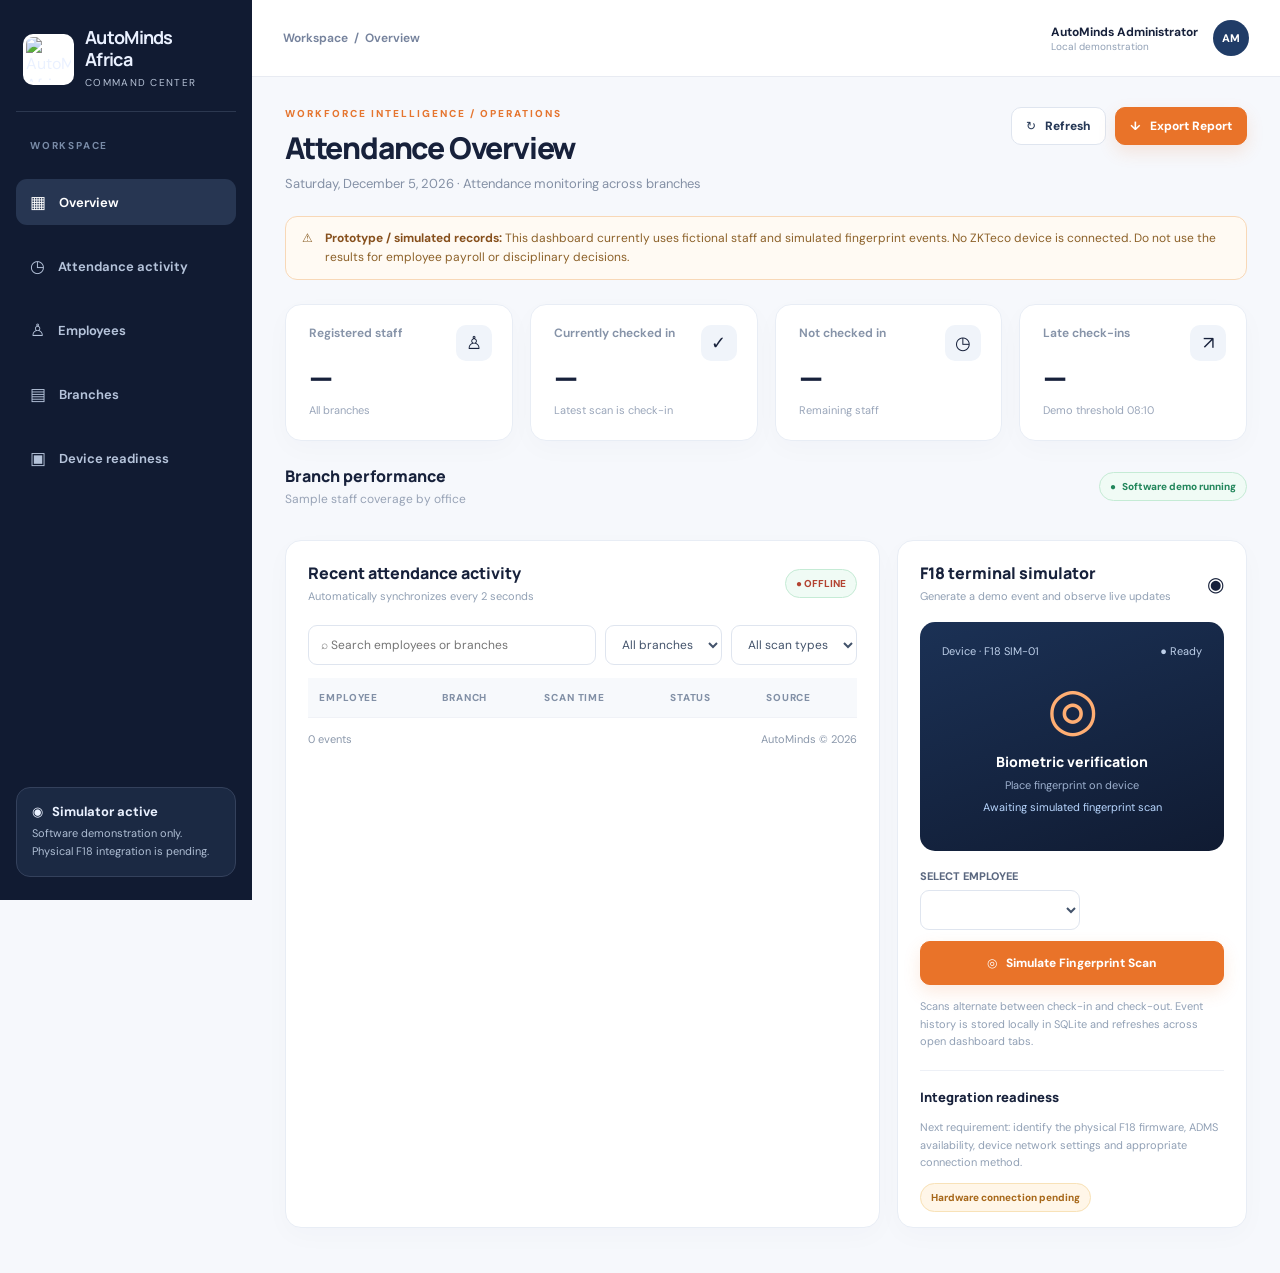
==== index.html @ dbbf2ab0 "Build branded live attendance demo with F18 simulator" ====
<!doctype html>
<html lang="en"><head><meta charset="utf-8"><meta name="viewport" content="width=device-width,initial-scale=1"><meta name="theme-color" content="#10182e"><title>AutoMinds Africa — Attendance Command Center</title>
<style>
@import url('https://fonts.googleapis.com/css2?family=DM+Sans:wght@400;500;600;700&family=Manrope:wght@400;500;600;700;800&display=swap');
:root{font-family:'DM Sans',Arial,sans-serif;color:#17213b;background:#f6f8fc;font-synthesis:none}*{box-sizing:border-box}body{margin:0}button,select,input{font:inherit}button{cursor:pointer}.shell{display:flex;min-height:100vh}
aside{width:252px;flex-shrink:0;background:#111b32;color:#eaf1ff;padding:23px 16px;display:flex;flex-direction:column;gap:18px;position:sticky;top:0;height:100vh}
.logo-area{display:flex;align-items:center;gap:11px;padding:4px 7px 20px;border-bottom:1px solid #2c3850}.logo-area img{width:51px;height:51px;object-fit:contain;border-radius:10px;background:#fff;padding:3px}.logo-area strong{font-family:Manrope,sans-serif;letter-spacing:-.7px;font-size:18px;display:block;line-height:1.2}.logo-area small{font-size:10px;color:#b5c1d5;letter-spacing:1.3px;text-transform:uppercase}
.nav-caption{font-weight:700;color:#798ba7;font-size:10px;letter-spacing:1.8px;padding:9px 14px}.nav-btn{display:flex;align-items:center;gap:13px;background:transparent;color:#b5c3da;border:0;padding:12px 14px;width:100%;text-align:left;border-radius:11px;font-size:13px;font-weight:650}.nav-btn.active{background:#273652;color:#fff}.nav-btn:hover{background:#24324a}.nav-btn span:first-child{font-size:17px}.aside-bottom{margin-top:auto;background:#1b2943;border:1px solid #34415c;border-radius:14px;padding:15px}.aside-bottom b{display:block;font-size:13px}.aside-bottom small{display:block;color:#afbed4;font-size:11px;line-height:1.7;margin-top:4px}
main{min-width:0;flex:1}.topbar{height:77px;background:#fff;border-bottom:1px solid #e8ebf2;display:flex;align-items:center;justify-content:space-between;padding:0 31px}.topbar .crumb{font-size:12px;font-weight:650;color:#76839d}.top-right{display:flex;align-items:center;gap:15px}.avatar{height:36px;width:36px;border-radius:50%;background:#203c67;color:#fff;display:grid;place-items:center;font-weight:800;font-size:11px}.top-right .operator{font-size:12px;font-weight:700}.top-right .sub{font-size:10px;color:#91a0b5}.stage{padding:30px 33px 45px;max-width:1550px;margin:auto}
.headline{display:flex;justify-content:space-between;align-items:flex-start;gap:15px}.eyebrow{color:#e5752f;text-transform:uppercase;letter-spacing:2px;font-size:10px;font-weight:800}.headline h1{font:800 30px Manrope,Arial,sans-serif;letter-spacing:-1.2px;margin:7px 0}.hint{color:#8490a5;font-size:13px}.head-actions{display:flex;align-items:center;gap:9px;flex-wrap:wrap}.btn{border:1px solid #dfe5ef;background:#fff;padding:10px 14px;border-radius:10px;color:#263856;font-size:12px;font-weight:800;display:inline-flex;align-items:center;justify-content:center;gap:8px}.btn.primary{background:#e97329;color:#fff;border-color:#e97329;box-shadow:0 7px 17px #e9732926}.btn:hover{filter:brightness(.97)}.btn:disabled{opacity:.55;cursor:wait}
.notice{display:flex;align-items:flex-start;gap:12px;padding:12px 16px;border:1px solid #f8d8b7;background:#fffaf3;border-radius:12px;margin:24px 0;color:#8c6129;font-size:12px;line-height:1.6}.notice b{color:#87501d}
.stat-grid{display:grid;grid-template-columns:repeat(4,minmax(0,1fr));gap:17px}.tile,.panel{border:1px solid #e8edf5;border-radius:16px;background:#fff;box-shadow:0 8px 27px #192b4806}.tile{padding:20px 23px;min-height:137px;position:relative}.tile .tile-icon{position:absolute;right:20px;top:20px;width:36px;height:36px;border-radius:10px;display:grid;place-items:center;font-size:18px;background:#f0f4fa}.tile label{color:#8693a8;font-size:12px;font-weight:650;display:block}.tile strong{display:block;font:800 31px Manrope,Arial,sans-serif;margin-top:15px;letter-spacing:-1.2px}.tile small{color:#9aa6ba;font-size:11px}
.section-top{display:flex;align-items:center;justify-content:space-between;margin:24px 0 13px;gap:15px}h2{font:800 16px Manrope,Arial,sans-serif;margin:0}.section-top p{margin:4px 0 0;color:#98a3b6;font-size:12px}.chip{padding:7px 10px;border:1px solid #c5ebd5;background:#f0fbf5;color:#22865b;border-radius:30px;font-size:10px;font-weight:800}
.branch-grid{display:grid;grid-template-columns:repeat(4,minmax(0,1fr));gap:14px}.branch{padding:17px 18px;border:1px solid #e8edf5;background:#fff;border-radius:14px}.branch-head{display:flex;align-items:center;justify-content:space-between;gap:6px}.branch-head b{font-size:12px}.branch-head span{color:#889ab0;font-size:10px}.branch-count{font:800 22px Manrope,Arial,sans-serif;margin-top:15px}.branch-count span{color:#98a3b3;font-size:12px;font-weight:500}.progress{height:6px;background:#f0f2f7;border-radius:20px;overflow:hidden;margin-top:12px}.progress div{height:100%;background:#e97329;border-radius:20px}
.content-grid{display:grid;grid-template-columns:minmax(0,1.7fr) minmax(300px,1fr);gap:17px;margin-top:20px}.panel{padding:21px 22px;min-width:0}.panel-header{display:flex;justify-content:space-between;gap:12px;align-items:center}.panel-header small{font-size:11px;color:#91a0b4}.tools{display:flex;gap:9px;margin:20px 0 13px;flex-wrap:wrap}.field{padding:10px 12px;background:#fff;border:1px solid #dfe5ef;border-radius:9px;color:#43536b;font-size:12px;min-width:0}input.field{flex:1;min-width:140px}select.field{max-width:160px}
.tablewrap{overflow:auto}table{border-collapse:collapse;width:100%;text-align:left;white-space:nowrap;font-size:12px}thead{background:#f7f9fc}th{font-size:10px;text-transform:uppercase;letter-spacing:.9px;color:#8290a6;font-weight:800}th,td{padding:13px 11px;border-bottom:1px solid #f0f2f7}td{color:#53627a}td b{color:#283651}.name-cell{display:flex;align-items:center;gap:9px}.initials{display:grid;place-items:center;flex:none;border-radius:50%;width:30px;height:30px;background:#e9eef9;color:#3d5986;font-size:10px;font-weight:800}.tag{display:inline-block;background:#eaf8f0;color:#188253;padding:5px 9px;border-radius:6px;font-size:10px;font-weight:800}.tag.out{background:#fff1e9;color:#b76724}.empty{padding:35px 10px;text-align:center;color:#a0adbf}
.terminal{background:linear-gradient(160deg,#1b3155,#101b32);border-radius:15px;padding:22px;color:#fff;margin-top:17px}.terminal-top{display:flex;justify-content:space-between;align-items:center;color:#bed0ea;font-size:11px}.terminal-display{text-align:center;padding:19px 0 13px}.fingerprint{font-size:59px;line-height:1.1;color:#ffae73}.terminal-display strong{display:block;font:800 14px Manrope,sans-serif;margin-top:10px}.terminal-display small{display:block;font-size:11px;color:#9eb1cf;margin:7px 0}.terminal-result{font-size:11px;color:#b9d7ff;margin-top:8px;min-height:16px;overflow-wrap:anywhere}
.formlabel{display:block;margin:18px 0 7px;font-size:11px;font-weight:800;color:#5b6880}.full{width:100%}.terminal-help{font-size:11px;line-height:1.6;color:#91a0b5;margin:13px 0}.activity-footer{display:flex;justify-content:space-between;align-items:center;font-size:11px;color:#8b98ab;margin-top:14px}
#toast{position:fixed;right:25px;bottom:22px;background:#172744;color:white;border-radius:10px;padding:13px 18px;font-size:12px;box-shadow:0 13px 40px #15233e3d;display:none;z-index:10}.hidden{display:none!important}
@media(max-width:1180px){aside{width:205px}.stage{padding:24px 22px}.stat-grid,.branch-grid{grid-template-columns:repeat(2,minmax(0,1fr))}.content-grid{grid-template-columns:1fr}}
@media(max-width:760px){aside{width:65px;padding:14px 8px}.logo-area{padding:0 0 16px;justify-content:center}.logo-area img{width:41px;height:41px}.logo-area div,.nav-btn .txt,.nav-caption,.aside-bottom{display:none}.nav-btn{justify-content:center;padding:12px 2px}.topbar{height:60px;padding:0 17px}.operator{display:none}.stage{padding:19px 14px}.headline{flex-direction:column}.headline h1{font-size:24px}.stat-grid,.branch-grid{gap:9px}.tile{padding:14px;min-height:120px}.tile strong{font-size:26px}.tile .tile-icon{right:11px;top:13px}.panel{padding:15px}.tools{gap:6px}.field{max-width:100%!important}.head-actions{width:100%}}
@media(max-width:420px){aside{width:52px}.branch-grid{grid-template-columns:1fr 1fr}.branch{padding:11px}.branch-head b{font-size:11px}.tile label{font-size:10px}.top-right .sub{display:none}}
</style></head><body><div class="shell">
<aside><div class="logo-area"><img src="/assets/logo.jpeg" alt="AutoMinds Africa company logo"><div><strong>AutoMinds<br>Africa</strong><small>Command center</small></div></div>
<div class="nav-caption">WORKSPACE</div><button class="nav-btn active" data-view="overview"><span>▦</span><span class="txt">Overview</span></button><button class="nav-btn" data-view="activity"><span>◷</span><span class="txt">Attendance activity</span></button><button class="nav-btn" data-view="employees"><span>♙</span><span class="txt">Employees</span></button><button class="nav-btn" data-view="branches"><span>▤</span><span class="txt">Branches</span></button><button class="nav-btn" data-view="devices"><span>▣</span><span class="txt">Device readiness</span></button>
<div class="aside-bottom"><b>◉ &nbsp; Simulator active</b><small>Software demonstration only. Physical F18 integration is pending.</small></div></aside>
<main><div class="topbar"><div class="crumb">Workspace &nbsp;/&nbsp; <span id="breadcrumb">Overview</span></div><div class="top-right"><div><div class="operator">AutoMinds Administrator</div><div class="sub">Local demonstration</div></div><div class="avatar">AM</div></div></div>
<div class="stage"><div class="headline"><div><div class="eyebrow">Workforce intelligence / Operations</div><h1 id="page-title">Attendance Overview</h1><div class="hint" id="date-line">Monitoring attendance across all connected branches</div></div><div class="head-actions"><button class="btn" id="refresh-btn">↻ &nbsp; Refresh</button><button class="btn primary" id="export-btn">↓ &nbsp; Export Report</button></div></div>
<div class="notice"><span>⚠</span><div><b>Prototype / simulated records:</b> This dashboard currently uses fictional staff and simulated fingerprint events. No ZKTeco device is connected. Do not use the results for employee payroll or disciplinary decisions.</div></div>
<div class="stat-grid"><div class="tile"><label>Registered staff</label><div class="tile-icon">♙</div><strong id="total">—</strong><small>All branches</small></div><div class="tile"><label>Currently checked in</label><div class="tile-icon">✓</div><strong id="present">—</strong><small>Latest scan is check-in</small></div><div class="tile"><label>Not checked in</label><div class="tile-icon">◷</div><strong id="not_in">—</strong><small>Remaining staff</small></div><div class="tile"><label>Late check-ins</label><div class="tile-icon">↗</div><strong id="late">—</strong><small>Demo threshold 08:10</small></div></div>
<div class="section-top"><div><h2>Branch performance</h2><p>Sample staff coverage by office</p></div><span class="chip">● &nbsp; Software demo running</span></div><div class="branch-grid" id="branches-grid"></div>
<div class="content-grid"><section class="panel"><div class="panel-header"><div><h2 id="table-title">Recent attendance activity</h2><small>Automatically synchronizes every 2 seconds</small></div><span class="chip" id="connection">● LIVE</span></div>
<div class="tools"><input class="field" id="search" type="search" placeholder="⌕ Search employees or branches"><select class="field" id="branch-filter"><option value="">All branches</option></select><select class="field" id="event-filter"><option value="">All scan types</option><option value="IN">Check-in</option><option value="OUT">Check-out</option></select></div>
<div class="tablewrap"><table><thead><tr><th>Employee</th><th>Branch</th><th>Scan time</th><th>Status</th><th>Source</th></tr></thead><tbody id="table-body"></tbody></table></div><div class="activity-footer"><span id="table-count">0 events</span><span>AutoMinds © 2026</span></div></section>
<section class="panel"><div class="panel-header"><div><h2>F18 terminal simulator</h2><small>Generate a demo event and observe live updates</small></div><span style="font-size:20px">◉</span></div>
<div class="terminal"><div class="terminal-top"><span>Device · F18 SIM-01</span><span>● Ready</span></div><div class="terminal-display"><div class="fingerprint">◎</div><strong>Biometric verification</strong><small>Place fingerprint on device</small><div class="terminal-result" id="result">Awaiting simulated fingerprint scan</div></div></div>
<label class="formlabel" for="employee">SELECT EMPLOYEE</label><select class="field full" id="employee"></select><button class="btn primary full" style="margin-top:11px;padding:13px" id="scan">◎ &nbsp; Simulate Fingerprint Scan</button>
<p class="terminal-help">Scans alternate between check-in and check-out. Event history is stored locally in SQLite and refreshes across open dashboard tabs.</p>
<div style="border-top:1px solid #edf0f6;padding-top:17px;margin-top:19px"><h2 style="font-size:13px">Integration readiness</h2><p class="terminal-help">Next requirement: identify the physical F18 firmware, ADMS availability, device network settings and appropriate connection method.</p><span class="chip" style="background:#fff6e8;color:#a7681a;border-color:#f8e2b8">Hardware connection pending</span></div></section></div>
</div></main></div><div id="toast" role="status"></div>
<script>
const $=id=>document.getElementById(id);const escapeHtml=x=>String(x??'').replace(/[&<>"']/g,c=>({'&':'&amp;','<':'&lt;','>':'&gt;','"':'&quot;',"'":'&#39;'}[c]));
let snapshot=null,activeView='overview';const views={overview:['Overview','Attendance Overview'],activity:['Attendance activity','Attendance Activity'],employees:['Employees','Employee Directory'],branches:['Branches','Branch Overview'],devices:['Device readiness','Device Readiness']};
function notice(s){$('toast').textContent=s;$('toast').style.display='block';clearTimeout(window._toast);window._toast=setTimeout(()=>$('toast').style.display='none',3000)}
function shortTime(d){try{return new Date(d).toLocaleTimeString([],{hour:'2-digit',minute:'2-digit',second:'2-digit'})}catch{return d}}
function render(){if(!snapshot)return;const d=snapshot;for(const k of ['total','present','not_in','late'])$(k).textContent=d.metrics[k];
const selected=$('employee').value;$('employee').innerHTML=d.employees.map(e=>'<option value="'+e.id+'">'+escapeHtml(e.name)+' · '+escapeHtml(e.branch)+'</option>').join('');if(selected&&d.employees.some(e=>String(e.id)===selected))$('employee').value=selected;
const savedFilter=$('branch-filter').value;$('branch-filter').innerHTML='<option value="">All branches</option>'+d.branches.map(b=>'<option value="'+escapeHtml(b)+'">'+escapeHtml(b)+'</option>').join('');$('branch-filter').value=savedFilter;
const employeeStates=new Map();for(const e of d.events){if(!employeeStates.has(e.employee_id))employeeStates.set(e.employee_id,e.event_type)}
$('branches-grid').innerHTML=d.branches.map(branch=>{const staff=d.employees.filter(e=>e.branch===branch),present=staff.filter(e=>employeeStates.get(e.id)==='IN').length,pct=staff.length?Math.round(100*present/staff.length):0;return '<div class="branch"><div class="branch-head"><b>'+escapeHtml(branch)+'</b><span>● DEMO</span></div><div class="branch-count">'+present+' <span>/ '+staff.length+' checked in</span></div><div class="progress"><div style="width:'+pct+'%"></div></div></div>'}).join('');
const query=$('search').value.trim().toLowerCase(),filter=$('branch-filter').value,type=$('event-filter').value;
let rows=d.events.filter(e=>(!filter||e.branch===filter)&&(!type||e.event_type===type)&&(!query||(e.name+' '+e.branch).toLowerCase().includes(query)));
if(activeView==='employees'){rows=d.employees.filter(e=>(!filter||e.branch===filter)&&(!query||(e.name+' '+e.branch).toLowerCase().includes(query))).map(e=>({name:e.name,branch:e.branch,event_time:'—',event_type:employeeStates.get(e.id)||'NONE',source:'DEMO'}));}
if(activeView==='devices'){rows=[]}
$('table-title').textContent=activeView==='employees'?'Employee directory':activeView==='devices'?'Device integration status':'Recent attendance activity';
$('table-body').innerHTML=rows.length?rows.slice(0,80).map(e=>'<tr><td><span class="name-cell"><span class="initials">'+escapeHtml(e.name.split(' ').map(w=>w[0]).slice(0,2).join(''))+'</span><b>'+escapeHtml(e.name)+'</b></span></td><td>'+escapeHtml(e.branch)+'</td><td>'+escapeHtml(e.event_time==='—'?'—':shortTime(e.event_time))+'</td><td><span class="tag '+(e.event_type==='IN'?'':'out')+'">'+(e.event_type==='IN'?'CHECKED IN':e.event_type==='OUT'?'CHECKED OUT':'NOT CHECKED IN')+'</span></td><td>'+escapeHtml(e.source||'SIMULATED')+'</td></tr>').join(''):'<tr><td class="empty" colspan="5">'+(activeView==='devices'?'No physical devices have been connected yet.':'No matching activity to display.')+'</td></tr>';$('table-count').textContent=rows.length+' records shown'}
async function refresh(){try{const r=await fetch('/api/state',{cache:'no-store'});if(!r.ok)throw Error('Server unavailable');snapshot=await r.json();render();$('connection').textContent='● LIVE';$('connection').style.color='#22865b'}catch(e){$('connection').textContent='● OFFLINE';$('connection').style.color='#b34331'}}
$('scan').addEventListener('click',async()=>{const btn=$('scan');btn.disabled=true;btn.textContent='Verifying demo scan…';try{const r=await fetch('/api/scan',{method:'POST',headers:{'Content-Type':'application/json'},body:JSON.stringify({employee_id:Number($('employee').value)})});const data=await r.json();if(!r.ok)throw Error(data.error||'Request failed');$('result').textContent='✓ '+data.name+' · '+(data.event_type==='IN'?'Checked in':'Checked out');notice(data.name+' · '+(data.event_type==='IN'?'Check-in recorded':'Check-out recorded'));await refresh()}catch(e){notice(e.message)}finally{btn.disabled=false;btn.textContent='◎  Simulate Fingerprint Scan'}});
$('search').addEventListener('input',render);$('branch-filter').addEventListener('change',render);$('event-filter').addEventListener('change',render);
$('refresh-btn').onclick=()=>{refresh();notice('Attendance refreshed')};$('export-btn').onclick=()=>location.href='/api/export';
document.querySelectorAll('[data-view]').forEach(b=>b.onclick=()=>{document.querySelectorAll('[data-view]').forEach(x=>x.classList.remove('active'));b.classList.add('active');activeView=b.dataset.view;$('breadcrumb').textContent=views[activeView][0];$('page-title').textContent=views[activeView][1];render()});
$('date-line').textContent=new Date().toLocaleDateString([],{weekday:'long',year:'numeric',month:'long',day:'numeric'})+' · Attendance monitoring across branches';refresh();setInterval(refresh,2000);
</script></body></html>
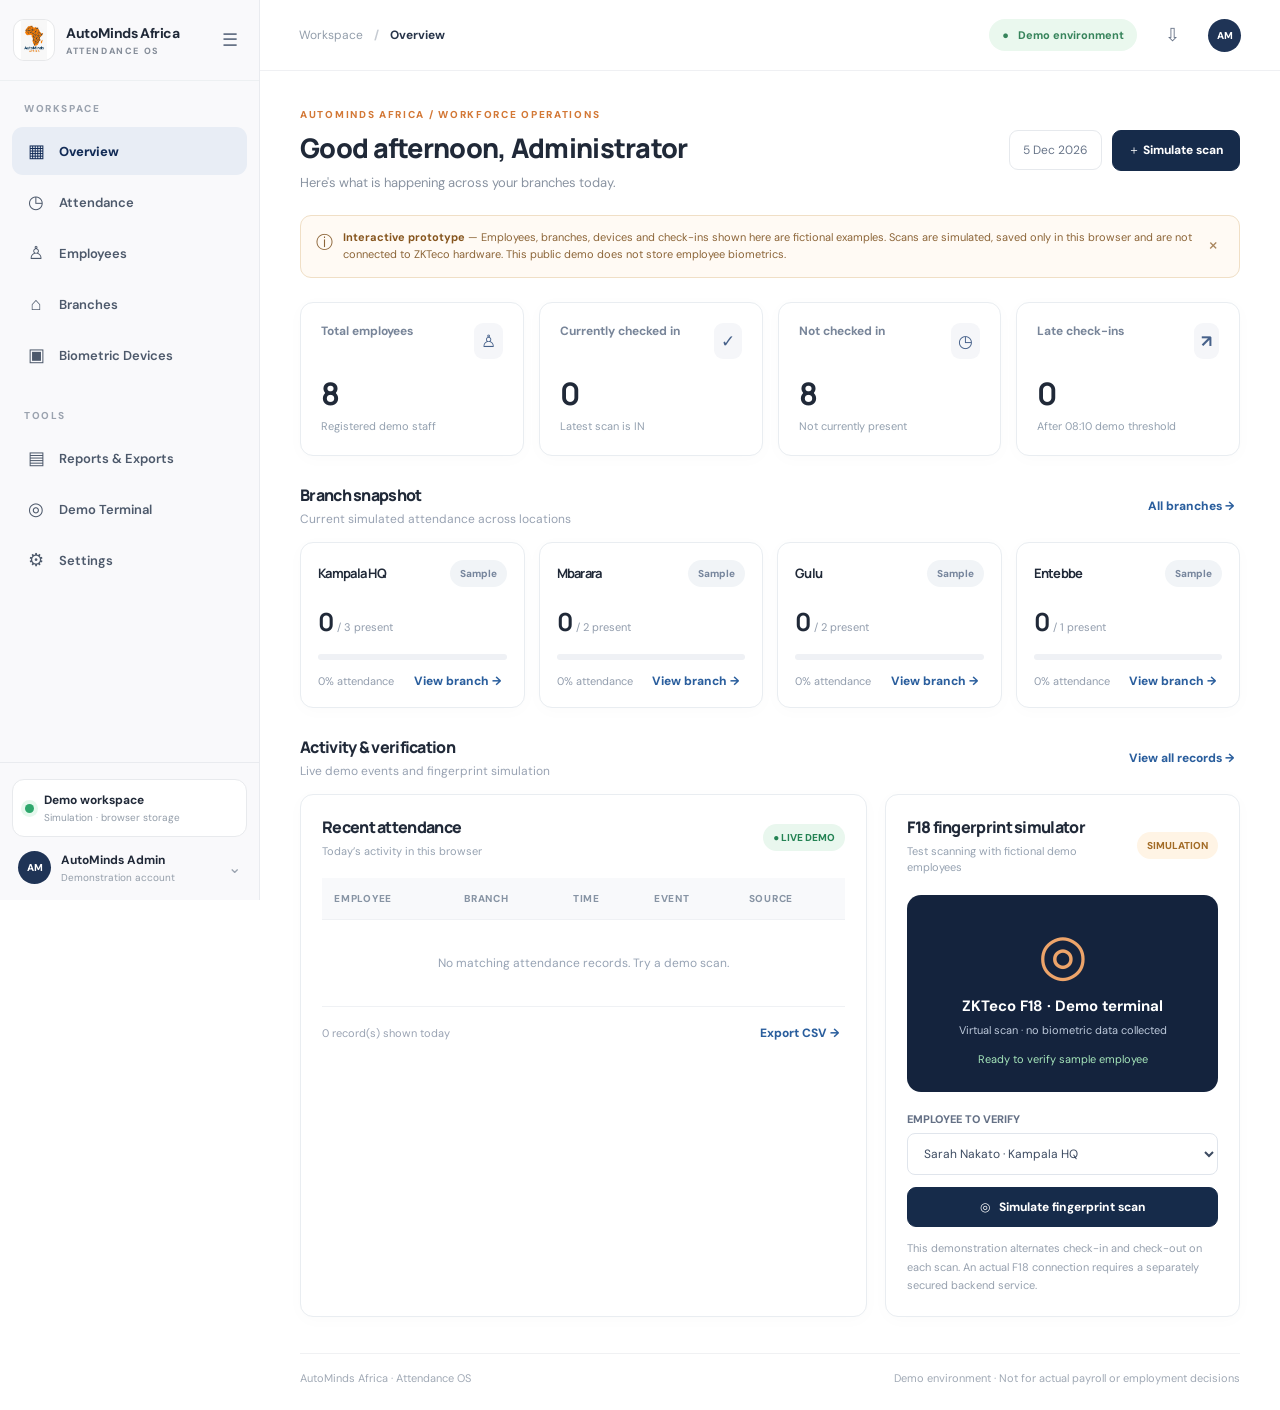
==== commit 22eee9c9: "Serve modular attendance OS from Pages root and workflow" ====
--- a/index.html
+++ b/index.html
@@ -1,63 +1,28 @@
 <!doctype html>
-<html lang="en"><head><meta charset="utf-8"><meta name="viewport" content="width=device-width,initial-scale=1"><meta name="theme-color" content="#10182e"><title>AutoMinds Africa — Attendance Command Center</title>
-<style>
-@import url('https://fonts.googleapis.com/css2?family=DM+Sans:wght@400;500;600;700&family=Manrope:wght@400;500;600;700;800&display=swap');
-:root{font-family:'DM Sans',Arial,sans-serif;color:#17213b;background:#f6f8fc;font-synthesis:none}*{box-sizing:border-box}body{margin:0}button,select,input{font:inherit}button{cursor:pointer}.shell{display:flex;min-height:100vh}
-aside{width:252px;flex-shrink:0;background:#111b32;color:#eaf1ff;padding:23px 16px;display:flex;flex-direction:column;gap:18px;position:sticky;top:0;height:100vh}
-.logo-area{display:flex;align-items:center;gap:11px;padding:4px 7px 20px;border-bottom:1px solid #2c3850}.logo-area img{width:51px;height:51px;object-fit:contain;border-radius:10px;background:#fff;padding:3px}.logo-area strong{font-family:Manrope,sans-serif;letter-spacing:-.7px;font-size:18px;display:block;line-height:1.2}.logo-area small{font-size:10px;color:#b5c1d5;letter-spacing:1.3px;text-transform:uppercase}
-.nav-caption{font-weight:700;color:#798ba7;font-size:10px;letter-spacing:1.8px;padding:9px 14px}.nav-btn{display:flex;align-items:center;gap:13px;background:transparent;color:#b5c3da;border:0;padding:12px 14px;width:100%;text-align:left;border-radius:11px;font-size:13px;font-weight:650}.nav-btn.active{background:#273652;color:#fff}.nav-btn:hover{background:#24324a}.nav-btn span:first-child{font-size:17px}.aside-bottom{margin-top:auto;background:#1b2943;border:1px solid #34415c;border-radius:14px;padding:15px}.aside-bottom b{display:block;font-size:13px}.aside-bottom small{display:block;color:#afbed4;font-size:11px;line-height:1.7;margin-top:4px}
-main{min-width:0;flex:1}.topbar{height:77px;background:#fff;border-bottom:1px solid #e8ebf2;display:flex;align-items:center;justify-content:space-between;padding:0 31px}.topbar .crumb{font-size:12px;font-weight:650;color:#76839d}.top-right{display:flex;align-items:center;gap:15px}.avatar{height:36px;width:36px;border-radius:50%;background:#203c67;color:#fff;display:grid;place-items:center;font-weight:800;font-size:11px}.top-right .operator{font-size:12px;font-weight:700}.top-right .sub{font-size:10px;color:#91a0b5}.stage{padding:30px 33px 45px;max-width:1550px;margin:auto}
-.headline{display:flex;justify-content:space-between;align-items:flex-start;gap:15px}.eyebrow{color:#e5752f;text-transform:uppercase;letter-spacing:2px;font-size:10px;font-weight:800}.headline h1{font:800 30px Manrope,Arial,sans-serif;letter-spacing:-1.2px;margin:7px 0}.hint{color:#8490a5;font-size:13px}.head-actions{display:flex;align-items:center;gap:9px;flex-wrap:wrap}.btn{border:1px solid #dfe5ef;background:#fff;padding:10px 14px;border-radius:10px;color:#263856;font-size:12px;font-weight:800;display:inline-flex;align-items:center;justify-content:center;gap:8px}.btn.primary{background:#e97329;color:#fff;border-color:#e97329;box-shadow:0 7px 17px #e9732926}.btn:hover{filter:brightness(.97)}.btn:disabled{opacity:.55;cursor:wait}
-.notice{display:flex;align-items:flex-start;gap:12px;padding:12px 16px;border:1px solid #f8d8b7;background:#fffaf3;border-radius:12px;margin:24px 0;color:#8c6129;font-size:12px;line-height:1.6}.notice b{color:#87501d}
-.stat-grid{display:grid;grid-template-columns:repeat(4,minmax(0,1fr));gap:17px}.tile,.panel{border:1px solid #e8edf5;border-radius:16px;background:#fff;box-shadow:0 8px 27px #192b4806}.tile{padding:20px 23px;min-height:137px;position:relative}.tile .tile-icon{position:absolute;right:20px;top:20px;width:36px;height:36px;border-radius:10px;display:grid;place-items:center;font-size:18px;background:#f0f4fa}.tile label{color:#8693a8;font-size:12px;font-weight:650;display:block}.tile strong{display:block;font:800 31px Manrope,Arial,sans-serif;margin-top:15px;letter-spacing:-1.2px}.tile small{color:#9aa6ba;font-size:11px}
-.section-top{display:flex;align-items:center;justify-content:space-between;margin:24px 0 13px;gap:15px}h2{font:800 16px Manrope,Arial,sans-serif;margin:0}.section-top p{margin:4px 0 0;color:#98a3b6;font-size:12px}.chip{padding:7px 10px;border:1px solid #c5ebd5;background:#f0fbf5;color:#22865b;border-radius:30px;font-size:10px;font-weight:800}
-.branch-grid{display:grid;grid-template-columns:repeat(4,minmax(0,1fr));gap:14px}.branch{padding:17px 18px;border:1px solid #e8edf5;background:#fff;border-radius:14px}.branch-head{display:flex;align-items:center;justify-content:space-between;gap:6px}.branch-head b{font-size:12px}.branch-head span{color:#889ab0;font-size:10px}.branch-count{font:800 22px Manrope,Arial,sans-serif;margin-top:15px}.branch-count span{color:#98a3b3;font-size:12px;font-weight:500}.progress{height:6px;background:#f0f2f7;border-radius:20px;overflow:hidden;margin-top:12px}.progress div{height:100%;background:#e97329;border-radius:20px}
-.content-grid{display:grid;grid-template-columns:minmax(0,1.7fr) minmax(300px,1fr);gap:17px;margin-top:20px}.panel{padding:21px 22px;min-width:0}.panel-header{display:flex;justify-content:space-between;gap:12px;align-items:center}.panel-header small{font-size:11px;color:#91a0b4}.tools{display:flex;gap:9px;margin:20px 0 13px;flex-wrap:wrap}.field{padding:10px 12px;background:#fff;border:1px solid #dfe5ef;border-radius:9px;color:#43536b;font-size:12px;min-width:0}input.field{flex:1;min-width:140px}select.field{max-width:160px}
-.tablewrap{overflow:auto}table{border-collapse:collapse;width:100%;text-align:left;white-space:nowrap;font-size:12px}thead{background:#f7f9fc}th{font-size:10px;text-transform:uppercase;letter-spacing:.9px;color:#8290a6;font-weight:800}th,td{padding:13px 11px;border-bottom:1px solid #f0f2f7}td{color:#53627a}td b{color:#283651}.name-cell{display:flex;align-items:center;gap:9px}.initials{display:grid;place-items:center;flex:none;border-radius:50%;width:30px;height:30px;background:#e9eef9;color:#3d5986;font-size:10px;font-weight:800}.tag{display:inline-block;background:#eaf8f0;color:#188253;padding:5px 9px;border-radius:6px;font-size:10px;font-weight:800}.tag.out{background:#fff1e9;color:#b76724}.empty{padding:35px 10px;text-align:center;color:#a0adbf}
-.terminal{background:linear-gradient(160deg,#1b3155,#101b32);border-radius:15px;padding:22px;color:#fff;margin-top:17px}.terminal-top{display:flex;justify-content:space-between;align-items:center;color:#bed0ea;font-size:11px}.terminal-display{text-align:center;padding:19px 0 13px}.fingerprint{font-size:59px;line-height:1.1;color:#ffae73}.terminal-display strong{display:block;font:800 14px Manrope,sans-serif;margin-top:10px}.terminal-display small{display:block;font-size:11px;color:#9eb1cf;margin:7px 0}.terminal-result{font-size:11px;color:#b9d7ff;margin-top:8px;min-height:16px;overflow-wrap:anywhere}
-.formlabel{display:block;margin:18px 0 7px;font-size:11px;font-weight:800;color:#5b6880}.full{width:100%}.terminal-help{font-size:11px;line-height:1.6;color:#91a0b5;margin:13px 0}.activity-footer{display:flex;justify-content:space-between;align-items:center;font-size:11px;color:#8b98ab;margin-top:14px}
-#toast{position:fixed;right:25px;bottom:22px;background:#172744;color:white;border-radius:10px;padding:13px 18px;font-size:12px;box-shadow:0 13px 40px #15233e3d;display:none;z-index:10}.hidden{display:none!important}
-@media(max-width:1180px){aside{width:205px}.stage{padding:24px 22px}.stat-grid,.branch-grid{grid-template-columns:repeat(2,minmax(0,1fr))}.content-grid{grid-template-columns:1fr}}
-@media(max-width:760px){aside{width:65px;padding:14px 8px}.logo-area{padding:0 0 16px;justify-content:center}.logo-area img{width:41px;height:41px}.logo-area div,.nav-btn .txt,.nav-caption,.aside-bottom{display:none}.nav-btn{justify-content:center;padding:12px 2px}.topbar{height:60px;padding:0 17px}.operator{display:none}.stage{padding:19px 14px}.headline{flex-direction:column}.headline h1{font-size:24px}.stat-grid,.branch-grid{gap:9px}.tile{padding:14px;min-height:120px}.tile strong{font-size:26px}.tile .tile-icon{right:11px;top:13px}.panel{padding:15px}.tools{gap:6px}.field{max-width:100%!important}.head-actions{width:100%}}
-@media(max-width:420px){aside{width:52px}.branch-grid{grid-template-columns:1fr 1fr}.branch{padding:11px}.branch-head b{font-size:11px}.tile label{font-size:10px}.top-right .sub{display:none}}
-</style></head><body><div class="shell">
-<aside><div class="logo-area"><img src="/assets/logo.jpeg" alt="AutoMinds Africa company logo"><div><strong>AutoMinds<br>Africa</strong><small>Command center</small></div></div>
-<div class="nav-caption">WORKSPACE</div><button class="nav-btn active" data-view="overview"><span>▦</span><span class="txt">Overview</span></button><button class="nav-btn" data-view="activity"><span>◷</span><span class="txt">Attendance activity</span></button><button class="nav-btn" data-view="employees"><span>♙</span><span class="txt">Employees</span></button><button class="nav-btn" data-view="branches"><span>▤</span><span class="txt">Branches</span></button><button class="nav-btn" data-view="devices"><span>▣</span><span class="txt">Device readiness</span></button>
-<div class="aside-bottom"><b>◉ &nbsp; Simulator active</b><small>Software demonstration only. Physical F18 integration is pending.</small></div></aside>
-<main><div class="topbar"><div class="crumb">Workspace &nbsp;/&nbsp; <span id="breadcrumb">Overview</span></div><div class="top-right"><div><div class="operator">AutoMinds Administrator</div><div class="sub">Local demonstration</div></div><div class="avatar">AM</div></div></div>
-<div class="stage"><div class="headline"><div><div class="eyebrow">Workforce intelligence / Operations</div><h1 id="page-title">Attendance Overview</h1><div class="hint" id="date-line">Monitoring attendance across all connected branches</div></div><div class="head-actions"><button class="btn" id="refresh-btn">↻ &nbsp; Refresh</button><button class="btn primary" id="export-btn">↓ &nbsp; Export Report</button></div></div>
-<div class="notice"><span>⚠</span><div><b>Prototype / simulated records:</b> This dashboard currently uses fictional staff and simulated fingerprint events. No ZKTeco device is connected. Do not use the results for employee payroll or disciplinary decisions.</div></div>
-<div class="stat-grid"><div class="tile"><label>Registered staff</label><div class="tile-icon">♙</div><strong id="total">—</strong><small>All branches</small></div><div class="tile"><label>Currently checked in</label><div class="tile-icon">✓</div><strong id="present">—</strong><small>Latest scan is check-in</small></div><div class="tile"><label>Not checked in</label><div class="tile-icon">◷</div><strong id="not_in">—</strong><small>Remaining staff</small></div><div class="tile"><label>Late check-ins</label><div class="tile-icon">↗</div><strong id="late">—</strong><small>Demo threshold 08:10</small></div></div>
-<div class="section-top"><div><h2>Branch performance</h2><p>Sample staff coverage by office</p></div><span class="chip">● &nbsp; Software demo running</span></div><div class="branch-grid" id="branches-grid"></div>
-<div class="content-grid"><section class="panel"><div class="panel-header"><div><h2 id="table-title">Recent attendance activity</h2><small>Automatically synchronizes every 2 seconds</small></div><span class="chip" id="connection">● LIVE</span></div>
-<div class="tools"><input class="field" id="search" type="search" placeholder="⌕ Search employees or branches"><select class="field" id="branch-filter"><option value="">All branches</option></select><select class="field" id="event-filter"><option value="">All scan types</option><option value="IN">Check-in</option><option value="OUT">Check-out</option></select></div>
-<div class="tablewrap"><table><thead><tr><th>Employee</th><th>Branch</th><th>Scan time</th><th>Status</th><th>Source</th></tr></thead><tbody id="table-body"></tbody></table></div><div class="activity-footer"><span id="table-count">0 events</span><span>AutoMinds © 2026</span></div></section>
-<section class="panel"><div class="panel-header"><div><h2>F18 terminal simulator</h2><small>Generate a demo event and observe live updates</small></div><span style="font-size:20px">◉</span></div>
-<div class="terminal"><div class="terminal-top"><span>Device · F18 SIM-01</span><span>● Ready</span></div><div class="terminal-display"><div class="fingerprint">◎</div><strong>Biometric verification</strong><small>Place fingerprint on device</small><div class="terminal-result" id="result">Awaiting simulated fingerprint scan</div></div></div>
-<label class="formlabel" for="employee">SELECT EMPLOYEE</label><select class="field full" id="employee"></select><button class="btn primary full" style="margin-top:11px;padding:13px" id="scan">◎ &nbsp; Simulate Fingerprint Scan</button>
-<p class="terminal-help">Scans alternate between check-in and check-out. Event history is stored locally in SQLite and refreshes across open dashboard tabs.</p>
-<div style="border-top:1px solid #edf0f6;padding-top:17px;margin-top:19px"><h2 style="font-size:13px">Integration readiness</h2><p class="terminal-help">Next requirement: identify the physical F18 firmware, ADMS availability, device network settings and appropriate connection method.</p><span class="chip" style="background:#fff6e8;color:#a7681a;border-color:#f8e2b8">Hardware connection pending</span></div></section></div>
-</div></main></div><div id="toast" role="status"></div>
-<script>
-const $=id=>document.getElementById(id);const escapeHtml=x=>String(x??'').replace(/[&<>"']/g,c=>({'&':'&amp;','<':'&lt;','>':'&gt;','"':'&quot;',"'":'&#39;'}[c]));
-let snapshot=null,activeView='overview';const views={overview:['Overview','Attendance Overview'],activity:['Attendance activity','Attendance Activity'],employees:['Employees','Employee Directory'],branches:['Branches','Branch Overview'],devices:['Device readiness','Device Readiness']};
-function notice(s){$('toast').textContent=s;$('toast').style.display='block';clearTimeout(window._toast);window._toast=setTimeout(()=>$('toast').style.display='none',3000)}
-function shortTime(d){try{return new Date(d).toLocaleTimeString([],{hour:'2-digit',minute:'2-digit',second:'2-digit'})}catch{return d}}
-function render(){if(!snapshot)return;const d=snapshot;for(const k of ['total','present','not_in','late'])$(k).textContent=d.metrics[k];
-const selected=$('employee').value;$('employee').innerHTML=d.employees.map(e=>'<option value="'+e.id+'">'+escapeHtml(e.name)+' · '+escapeHtml(e.branch)+'</option>').join('');if(selected&&d.employees.some(e=>String(e.id)===selected))$('employee').value=selected;
-const savedFilter=$('branch-filter').value;$('branch-filter').innerHTML='<option value="">All branches</option>'+d.branches.map(b=>'<option value="'+escapeHtml(b)+'">'+escapeHtml(b)+'</option>').join('');$('branch-filter').value=savedFilter;
-const employeeStates=new Map();for(const e of d.events){if(!employeeStates.has(e.employee_id))employeeStates.set(e.employee_id,e.event_type)}
-$('branches-grid').innerHTML=d.branches.map(branch=>{const staff=d.employees.filter(e=>e.branch===branch),present=staff.filter(e=>employeeStates.get(e.id)==='IN').length,pct=staff.length?Math.round(100*present/staff.length):0;return '<div class="branch"><div class="branch-head"><b>'+escapeHtml(branch)+'</b><span>● DEMO</span></div><div class="branch-count">'+present+' <span>/ '+staff.length+' checked in</span></div><div class="progress"><div style="width:'+pct+'%"></div></div></div>'}).join('');
-const query=$('search').value.trim().toLowerCase(),filter=$('branch-filter').value,type=$('event-filter').value;
-let rows=d.events.filter(e=>(!filter||e.branch===filter)&&(!type||e.event_type===type)&&(!query||(e.name+' '+e.branch).toLowerCase().includes(query)));
-if(activeView==='employees'){rows=d.employees.filter(e=>(!filter||e.branch===filter)&&(!query||(e.name+' '+e.branch).toLowerCase().includes(query))).map(e=>({name:e.name,branch:e.branch,event_time:'—',event_type:employeeStates.get(e.id)||'NONE',source:'DEMO'}));}
-if(activeView==='devices'){rows=[]}
-$('table-title').textContent=activeView==='employees'?'Employee directory':activeView==='devices'?'Device integration status':'Recent attendance activity';
-$('table-body').innerHTML=rows.length?rows.slice(0,80).map(e=>'<tr><td><span class="name-cell"><span class="initials">'+escapeHtml(e.name.split(' ').map(w=>w[0]).slice(0,2).join(''))+'</span><b>'+escapeHtml(e.name)+'</b></span></td><td>'+escapeHtml(e.branch)+'</td><td>'+escapeHtml(e.event_time==='—'?'—':shortTime(e.event_time))+'</td><td><span class="tag '+(e.event_type==='IN'?'':'out')+'">'+(e.event_type==='IN'?'CHECKED IN':e.event_type==='OUT'?'CHECKED OUT':'NOT CHECKED IN')+'</span></td><td>'+escapeHtml(e.source||'SIMULATED')+'</td></tr>').join(''):'<tr><td class="empty" colspan="5">'+(activeView==='devices'?'No physical devices have been connected yet.':'No matching activity to display.')+'</td></tr>';$('table-count').textContent=rows.length+' records shown'}
-async function refresh(){try{const r=await fetch('/api/state',{cache:'no-store'});if(!r.ok)throw Error('Server unavailable');snapshot=await r.json();render();$('connection').textContent='● LIVE';$('connection').style.color='#22865b'}catch(e){$('connection').textContent='● OFFLINE';$('connection').style.color='#b34331'}}
-$('scan').addEventListener('click',async()=>{const btn=$('scan');btn.disabled=true;btn.textContent='Verifying demo scan…';try{const r=await fetch('/api/scan',{method:'POST',headers:{'Content-Type':'application/json'},body:JSON.stringify({employee_id:Number($('employee').value)})});const data=await r.json();if(!r.ok)throw Error(data.error||'Request failed');$('result').textContent='✓ '+data.name+' · '+(data.event_type==='IN'?'Checked in':'Checked out');notice(data.name+' · '+(data.event_type==='IN'?'Check-in recorded':'Check-out recorded'));await refresh()}catch(e){notice(e.message)}finally{btn.disabled=false;btn.textContent='◎  Simulate Fingerprint Scan'}});
-$('search').addEventListener('input',render);$('branch-filter').addEventListener('change',render);$('event-filter').addEventListener('change',render);
-$('refresh-btn').onclick=()=>{refresh();notice('Attendance refreshed')};$('export-btn').onclick=()=>location.href='/api/export';
-document.querySelectorAll('[data-view]').forEach(b=>b.onclick=()=>{document.querySelectorAll('[data-view]').forEach(x=>x.classList.remove('active'));b.classList.add('active');activeView=b.dataset.view;$('breadcrumb').textContent=views[activeView][0];$('page-title').textContent=views[activeView][1];render()});
-$('date-line').textContent=new Date().toLocaleDateString([],{weekday:'long',year:'numeric',month:'long',day:'numeric'})+' · Attendance monitoring across branches';refresh();setInterval(refresh,2000);
-</script></body></html>+<html lang="en"><head><meta charset="UTF-8"><meta name="viewport" content="width=device-width,initial-scale=1"><meta name="theme-color" content="#ffffff">
+<title>AutoMinds Africa | Attendance OS</title><link rel="icon" href="assets/logo.jpeg"><link rel="stylesheet" href="styles.css"></head>
+<body><div class="app">
+<aside id="sidebar" class="sidebar">
+<div class="brand"><img src="assets/logo.jpeg" alt="AutoMinds Africa logo"><div><strong>AutoMinds Africa</strong><small>ATTENDANCE OS</small></div><button id="collapse" class="icon-btn" title="Collapse sidebar">☰</button></div>
+<div class="sidebar-scroll">
+<div class="sidebar-label">WORKSPACE</div>
+<nav id="navigation">
+<button class="nav-link active" data-page="overview"><span class="nav-ico">▦</span><span class="nav-label">Overview</span></button>
+<button class="nav-link" data-page="attendance"><span class="nav-ico">◷</span><span class="nav-label">Attendance</span></button>
+<button class="nav-link" data-page="employees"><span class="nav-ico">♙</span><span class="nav-label">Employees</span></button>
+<button class="nav-link" data-page="branches"><span class="nav-ico">⌂</span><span class="nav-label">Branches</span></button>
+<button class="nav-link" data-page="devices"><span class="nav-ico">▣</span><span class="nav-label">Biometric Devices</span></button>
+<div class="sidebar-label tools-label">TOOLS</div>
+<button class="nav-link" data-page="reports"><span class="nav-ico">▤</span><span class="nav-label">Reports & Exports</span></button>
+<button class="nav-link" data-page="simulator"><span class="nav-ico">◎</span><span class="nav-label">Demo Terminal</span></button>
+<button class="nav-link" data-page="settings"><span class="nav-ico">⚙</span><span class="nav-label">Settings</span></button>
+</nav></div>
+<div class="sidebar-bottom"><div class="mode"><span class="status-dot"></span><div><b>Demo workspace</b><small>Simulation · browser storage</small></div></div><div class="profile"><div class="avatar">AM</div><div class="profile-name"><b>AutoMinds Admin</b><small>Demonstration account</small></div><span>⌄</span></div></div></aside>
+<div class="workspace"><header class="topbar"><button id="mobile-menu" class="icon-btn" aria-label="Toggle menu">☰</button><div class="crumb"><span>Workspace</span><b>/</b><strong id="crumb">Overview</strong></div><div class="top-right"><span class="topbadge">● &nbsp; Demo environment</span><button id="global-export" class="icon-btn" title="Export attendance CSV">⇩</button><span class="header-avatar">AM</span></div></header><main class="main">
+<div class="page-heading"><div><div class="overline">AUTOMINDS AFRICA / WORKFORCE OPERATIONS</div><h1 id="heading">Good afternoon, Administrator</h1><p id="subtitle">Here's what is happening across your branches today.</p></div><div class="heading-actions"><span id="today" class="date-pill"></span><button id="primary-action" class="primary-button">＋ Simulate scan</button></div></div>
+<div class="demo-notice"><span>ⓘ</span><div><b>Interactive prototype</b> — Employees, branches, devices and check-ins shown here are fictional examples. Scans are simulated, saved only in this browser and are not connected to ZKTeco hardware. This public demo does not store employee biometrics.</div><button id="dismiss-notice" aria-label="Dismiss notice">×</button></div>
+<div id="page" class="page-body"></div>
+<footer>AutoMinds Africa · Attendance OS <span>Demo environment · Not for actual payroll or employment decisions</span></footer>
+</main></div></div>
+<div id="modal-root" class="modal-root" hidden></div><div id="toast" class="toast" role="status" hidden></div>
+<script src="app.js"></script></body></html>
--- a/styles.css
+++ b/styles.css
@@ -0,0 +1,6 @@
+@import url('https://fonts.googleapis.com/css2?family=DM+Sans:wght@400;500;600;700;800&family=Manrope:wght@400;500;600;700;800&display=swap');
+:root{font-family:"DM Sans",Arial,sans-serif;color:#202938;background:#fff;font-synthesis:none}*{box-sizing:border-box}body{margin:0}button,input,select{font:inherit}button{cursor:pointer}button:disabled{opacity:.5;cursor:not-allowed}.app{display:flex;min-height:100vh}.sidebar{width:260px;flex:none;border-right:1px solid #e9ebef;background:#f9f9fb;display:flex;flex-direction:column;height:100vh;position:sticky;top:0;transition:width .2s;z-index:20}.brand{height:81px;display:flex;align-items:center;gap:11px;padding:17px 13px;border-bottom:1px solid #edf0f2}.brand img{width:42px;height:42px;object-fit:contain;border:1px solid #e7e8ea;border-radius:11px;background:#fff}.brand strong{display:block;font-size:14px;letter-spacing:-.4px}.brand small{display:block;color:#858d99;font-size:9px;letter-spacing:1.6px;margin-top:3px;font-weight:800}.icon-btn{background:transparent;border:0;color:#677387;border-radius:8px;padding:8px;font-size:18px}.icon-btn:hover{background:#eff1f4}.brand .icon-btn{margin-left:auto}.sidebar-scroll{padding:21px 12px;overflow:auto;flex:1}.sidebar-label{font-size:10px;font-weight:800;letter-spacing:1.6px;color:#9ba3af;margin:0 12px 12px}.tools-label{margin-top:30px}.nav-link{display:flex;gap:12px;align-items:center;width:100%;padding:12px 13px;color:#4d596b;background:transparent;border:0;border-radius:11px;text-align:left;font-size:13px;margin:3px 0;font-weight:600}.nav-link.active{background:#e8edf5;color:#122b56;font-weight:800}.nav-link:hover{background:#eef0f4}.nav-ico{font-size:18px;width:22px;text-align:center}.sidebar-bottom{border-top:1px solid #e9ebef;padding:16px 12px}.mode{display:flex;align-items:center;gap:10px;padding:12px;background:#fff;border:1px solid #e8eaed;border-radius:12px;margin-bottom:14px}.mode b,.profile b{display:block;font-size:12px}.mode small,.profile small{display:block;font-size:10px;color:#939da9;margin-top:3px}.status-dot{height:9px;width:9px;background:#2ea76c;border-radius:100%;box-shadow:0 0 0 4px #e5f8ed}.profile{display:flex;gap:10px;align-items:center;padding:0 6px}.avatar,.header-avatar{background:#1f3456;color:#fff;width:33px;height:33px;border-radius:50%;display:grid;place-items:center;font-size:10px;font-weight:800}.profile>span{margin-left:auto;color:#9aa3af}.workspace{flex:1;min-width:0}.topbar{height:71px;display:flex;align-items:center;justify-content:space-between;border-bottom:1px solid #eff0f3;padding:0 39px;gap:15px}.crumb{display:flex;gap:11px;align-items:center;font-size:12px;color:#939eab}.crumb b{color:#c6cbd2}.crumb strong{color:#28354a}.top-right{display:flex;align-items:center;gap:20px}.topbadge{font-size:11px;color:#37845b;background:#eaf8ee;padding:9px 13px;border-radius:50px;font-weight:750}.main{max-width:1510px;margin:auto;padding:37px 40px 25px}.page-heading{display:flex;align-items:center;justify-content:space-between;gap:18px;margin-bottom:22px}.overline{font-weight:800;color:#d37836;letter-spacing:1.7px;font-size:10px}h1,h2,h3{font-family:Manrope,Arial,sans-serif;letter-spacing:-.7px}h1{font-size:27px;margin:8px 0 7px;font-weight:800}h2{font-size:16px;margin:0;font-weight:800}h3{font-size:14px;margin:0}p{margin:0;line-height:1.5}.page-heading p{font-size:13px;color:#8993a1}.heading-actions{display:flex;align-items:center;gap:10px}.date-pill{padding:11px 13px;border:1px solid #e6e9ed;border-radius:9px;color:#69768a;font-size:12px;white-space:nowrap}.primary-button,.outline-button,.subtle-button{border-radius:9px;padding:11px 15px;font-size:12px;font-weight:800;white-space:nowrap}.primary-button{background:#162b4a;border:1px solid #162b4a;color:#fff}.primary-button:hover{background:#294266}.outline-button{background:#fff;border:1px solid #dce2e9;color:#263955}.outline-button:hover{background:#f8fafd}.subtle-button{background:#f1f4f8;border:0;color:#354764}.demo-notice{display:flex;gap:10px;align-items:flex-start;border:1px solid #f0dfc6;background:#fffaf4;color:#8c6538;padding:13px 15px;border-radius:11px;margin-bottom:24px;font-size:11px;line-height:1.6}.demo-notice>span{font-size:17px}.demo-notice b{color:#86551e}.demo-notice button{margin-left:auto;border:0;background:transparent;color:#a9855d;font-size:19px}.metric-grid{display:grid;grid-template-columns:repeat(4,minmax(0,1fr));gap:15px}.metric,.panel,.branch-card,.device-card{background:#fff;border:1px solid #e9edf1;border-radius:13px;box-shadow:0 3px 18px #1e2d4305}.metric{padding:20px}.metric-title{display:flex;justify-content:space-between;color:#788599;font-size:12px;font-weight:700}.metric-title span{font-size:17px;background:#f5f6f9;color:#46618a;border-radius:9px;padding:7px}.metric strong{font-size:31px;letter-spacing:-1px;font-family:Manrope,Arial,sans-serif;display:block;margin-top:13px}.metric small{color:#93a0af;font-size:11px}.section-head{display:flex;align-items:center;justify-content:space-between;margin:28px 0 14px;gap:16px}.section-head p{color:#98a2b2;font-size:12px;margin-top:4px}.section-head a,.linkbutton{color:#2a5e9d;font-size:12px;font-weight:800;cursor:pointer;background:none;border:0}.branch-grid,.device-grid{display:grid;grid-template-columns:repeat(4,minmax(0,1fr));gap:14px}.branch-card,.device-card{padding:17px;min-width:0}.row-between{display:flex;align-items:center;justify-content:space-between;gap:12px}.branch-card h3{font-size:13px}.branch-card strong{font-size:25px;font-family:Manrope,sans-serif}.muted{color:#929dad;font-size:11px}.progress{height:6px;background:#eff1f5;border-radius:9px;overflow:hidden;margin-top:15px}.progress>div{height:100%;background:#e98743;border-radius:9px}.two-col{display:grid;grid-template-columns:minmax(0,1.6fr) minmax(290px,1fr);gap:18px}.panel{padding:21px}.panel-header{display:flex;align-items:center;justify-content:space-between;gap:12px;margin-bottom:19px}.panel-header p{font-size:11px;color:#96a2b1;margin-top:5px}.pill{font-size:10px;border-radius:20px;background:#e9f7ee;color:#248354;padding:7px 10px;font-weight:800}.pill.warn{background:#fff4e5;color:#a36c27}.pill.gray{background:#f1f4f7;color:#77869d}.filters{display:flex;gap:9px;align-items:center;flex-wrap:wrap;margin-bottom:17px}.input,.select{border:1px solid #e0e5ec;border-radius:8px;padding:11px 12px;font-size:12px;background:#fff;color:#3d4b61;min-width:0}.input:focus,.select:focus{outline:2px solid #d6e4f6;outline-offset:1px}.input.search{min-width:210px;flex:1}.table-scroll{overflow-x:auto}table{border-collapse:collapse;width:100%;font-size:12px;white-space:nowrap}thead{background:#f8f9fb}th{text-align:left;color:#8794a4;text-transform:uppercase;font-size:10px;letter-spacing:.75px;font-weight:800}th,td{padding:14px 12px;border-bottom:1px solid #eff1f4}td{color:#647085}td strong{color:#28364d}.user-cell{display:flex;align-items:center;gap:9px}.circle{background:#ebeff7;color:#58739a;border-radius:50%;height:32px;width:32px;display:grid;place-items:center;font-size:10px;font-weight:800}.tag{display:inline-block;font-size:10px;font-weight:800;background:#eaf8ef;color:#288657;padding:5px 9px;border-radius:7px}.tag.out{background:#fff2e8;color:#ad672b}.tag.gray{background:#eff1f5;color:#6f7c90}.panel-foot{display:flex;justify-content:space-between;align-items:center;margin-top:17px;color:#9aa3b3;font-size:11px}.empty{padding:35px 20px;color:#97a3b4;text-align:center}.terminal-display{background:#14233d;border-radius:14px;padding:24px;color:#fff;text-align:center;margin-bottom:20px}.terminal-display .large{font-size:57px;color:#eda46a;line-height:1.25}.terminal-display strong{display:block;font-size:15px;margin:6px 0}.terminal-display p{font-size:11px;color:#bdc9db}.terminal-display #scan-result{color:#a5e5ba;margin-top:13px;min-height:16px}.field-label{font-size:11px;font-weight:800;color:#647085;margin:15px 0 7px;display:block}.wide{width:100%}.helper{font-size:11px;color:#96a0ae;line-height:1.7;margin-top:12px}.stack{display:flex;flex-direction:column;gap:15px}.info-card{padding:15px;border:1px solid #ebedf1;border-radius:10px;display:flex;align-items:center;justify-content:space-between;gap:12px}.info-card b{font-size:12px}.info-card p{font-size:11px;color:#8d9aab;margin-top:3px}.info-card .round{background:#f1f4f8;border-radius:10px;padding:12px;color:#45617e}.feature-banner{border:1px solid #e7ebf1;background:linear-gradient(125deg,#f6f8fc,#fff);border-radius:14px;padding:23px;display:flex;justify-content:space-between;align-items:center;gap:18px}.feature-banner p{color:#8c97a9;font-size:12px;margin-top:8px}.settings-grid{display:grid;grid-template-columns:1fr 1fr;gap:17px}.setting-row{display:flex;justify-content:space-between;gap:12px;border-bottom:1px solid #edf0f4;padding:13px 0}.setting-row:last-child{border:0}.setting-row strong{font-size:12px}.setting-row small{font-size:11px;color:#9ba5b4;display:block;margin-top:3px}.code{font-family:ui-monospace,monospace;background:#f0f3f7;padding:4px 6px;border-radius:5px}.steps{counter-reset:step}.step{position:relative;padding:0 0 21px 43px;border-left:1px solid #e5e9f0;margin-left:13px}.step:before{counter-increment:step;content:counter(step);position:absolute;left:-14px;top:0;width:27px;height:27px;background:#eaf0f8;color:#2f5484;border-radius:50%;display:grid;place-items:center;font-weight:800;font-size:11px}.step:last-child{border-left-color:transparent}.step h3{font-size:12px}.step p{font-size:11px;color:#8e9aa9;margin-top:5px}footer{border-top:1px solid #f0f1f3;margin-top:36px;padding-top:17px;font-size:11px;color:#a0a9b5;display:flex;justify-content:space-between}.modal-root:not([hidden]){position:fixed;inset:0;background:#08172d8c;display:grid;place-items:center;z-index:70;padding:16px}.modal{background:white;border-radius:16px;box-shadow:0 25px 90px #08172d40;max-width:450px;width:100%;padding:25px}.modal h2{font-size:19px}.modal p{font-size:12px;color:#8793a2;margin-top:8px}.modal-actions{display:flex;justify-content:flex-end;gap:9px;margin-top:23px}.toast:not([hidden]){position:fixed;bottom:24px;right:25px;background:#1d2e4b;color:#fff;padding:14px 19px;border-radius:10px;box-shadow:0 15px 50px #1c2c4340;font-size:12px;z-index:80}.sidebar.collapsed{width:74px}.sidebar.collapsed .brand div,.sidebar.collapsed .nav-label,.sidebar.collapsed .sidebar-label,.sidebar.collapsed .mode,.sidebar.collapsed .profile-name,.sidebar.collapsed .profile>span{display:none}.sidebar.collapsed .brand{padding:15px 9px;flex-direction:column;height:auto}.sidebar.collapsed .brand img{width:36px;height:36px}.sidebar.collapsed .sidebar-scroll{padding:13px 7px}.sidebar.collapsed .nav-link{justify-content:center}.sidebar.collapsed .nav-ico{font-size:20px}.sidebar.collapsed .profile{justify-content:center}
+@media(max-width:1180px){.metric-grid,.branch-grid,.device-grid{grid-template-columns:repeat(2,1fr)}.two-col{grid-template-columns:1fr}.main{padding:28px 25px}.topbar{padding:0 25px}}
+@media(max-width:760px){.sidebar{position:fixed;left:-270px;top:0;bottom:0;box-shadow:15px 0 50px #14253b12}.sidebar.mobile-open{left:0}.sidebar.collapsed{width:260px;left:-270px}.sidebar.collapsed.mobile-open{left:0}.sidebar.collapsed .brand div,.sidebar.collapsed .nav-label,.sidebar.collapsed .sidebar-label,.sidebar.collapsed .mode,.sidebar.collapsed .profile-name{display:block}.topbar{height:60px;padding:0 15px}.topbadge{display:none}.main{padding:22px 15px}.page-heading{align-items:flex-start;flex-direction:column}.page-heading h1{font-size:23px}.heading-actions{width:100%;justify-content:space-between}.settings-grid{grid-template-columns:1fr}footer{flex-direction:column;gap:5px}#mobile-menu{display:block}}
+@media(min-width:761px){#mobile-menu{display:none}}
+@media(max-width:440px){.metric-grid{gap:9px}.metric{padding:13px}.metric strong{font-size:25px}.metric-title{font-size:10px}.branch-grid,.device-grid{grid-template-columns:1fr}.panel{padding:14px}.feature-banner{flex-direction:column;align-items:flex-start}.date-pill{font-size:10px}.sidebar{width:260px}}
